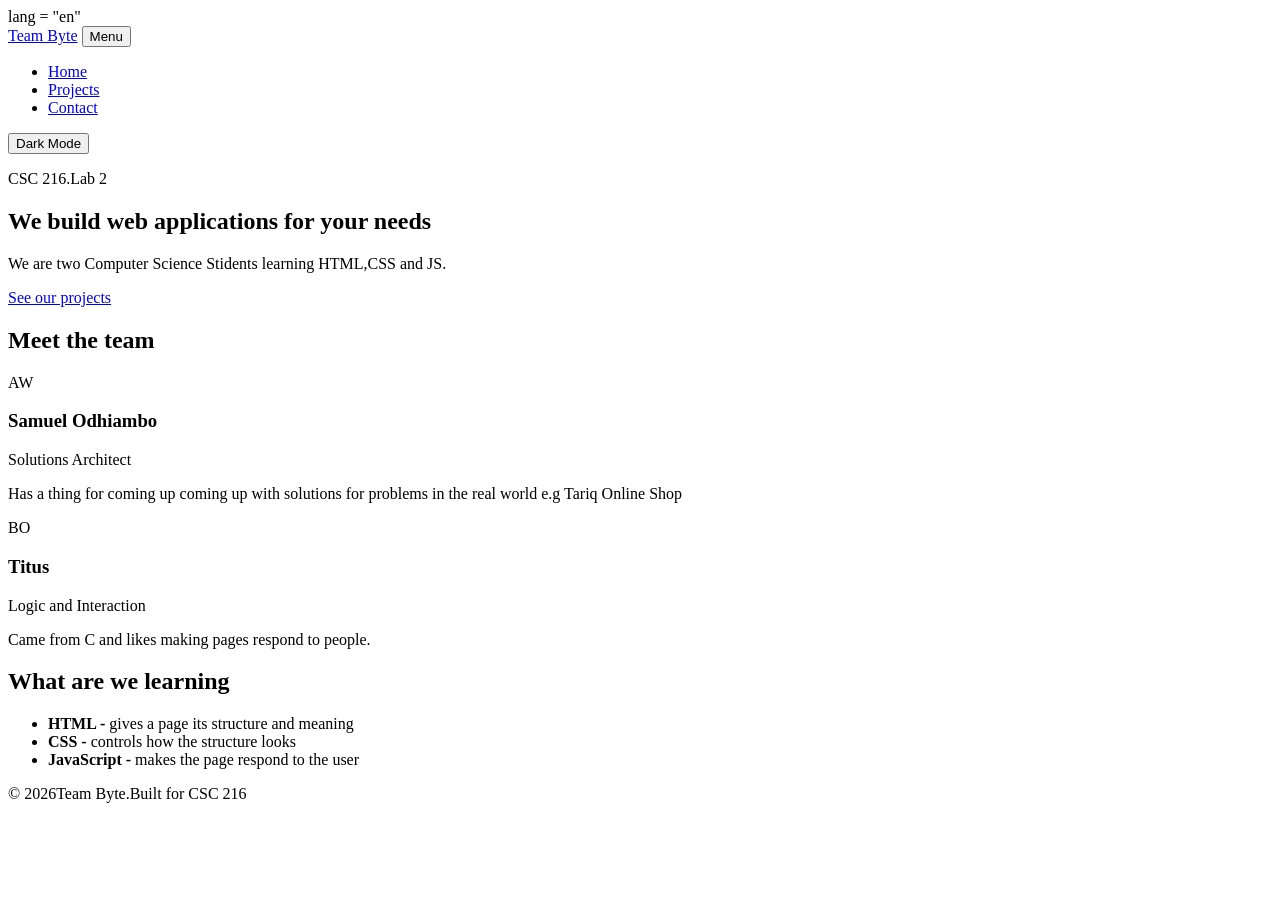
==== index.html @ 0e19fb51 "Successfully created the home page structure Co-authored by Samuel Odhiambo" ====
<!DOCTYPE html>
<html>
    lang = "en"
    <head>
        <meta charset="UTF-8">
        <meta name="viewport" content="width=device-width, initial-scale=1.0">
        <meta name="description" content="Team Byte : a CSC 216 web development pair.">
        <title>Home | Team Byte</title>
        <link rel="stylesheet" href="css/styles.css">
        <script>
            src="js/script.js";defer
        </script>
    </head>
    <body>
        <a class="skip-link" href="css/styles.css"></a>
        <header class="site-header">
            <div class="container header-inner">
                <a class="logo" href="index.html">Team Byte</a>
                <button class="nav-toggle" type="button" aria-expanded="false" aria-controls="site-nav">Menu</button>
                <nav id="site-nav" class="site-nav" aria-label="Main">
                    <ul>
                        <li>
                            <a href="index.html" aria-current="page">Home</a>
                        </li>
                        <li>
                            <a href="projects.html">Projects</a>
                        </li>
                        <li>
                            <a href="contact.html">Contact</a>
                        </li>
                    </ul>
                </nav>
                <button class="theme-toggle" type="button" aria-pressed="false">Dark Mode</button>
            </div>
        </header>

        <main id="main">
            <section class="hero">
                <div class="container">
                    <p class="eyebrow">CSC 216.Lab 2</p>
                    <h1>We build web applications for your needs</h1>
                    <p class="lead">We are two Computer Science Stidents 
                        learning HTML,CSS and JS.
                    </p>
                    <a class="button" href="projects.html">See our projects</a>
                </div>
            </section>

            <section class="container-section" aria-labelledby="team-heading">
                <h2 id="team-heading">Meet the team</h2>
                <div class="team-grid">
                    <article class="card">
                        <div class="avatar" aria-hidden="true">AW</div>
                        <h3>Samuel Odhiambo</h3>
                        <p class="role">Solutions Architect</p>
                        <p>Has a thing for coming up 
                            coming up with solutions for problems in the real world e.g Tariq Online Shop
                        </p>
                    </article>
                    <article class="card">
                        <div class="avatar" aria-hidden="true">BO</div>
                        <h3>Titus</h3>
                        <p class="role">Logic and Interaction</p>
                        <p>Came from C and likes making pages respond to people.</p>
                    </article>
                </div>
            </section>

            <section class="container-section" aria-labelledby="learning-heading">
                <h2 id="learning-heading">What are we learning</h2>
                <ul class="skill-list">
                    <li><strong>HTML - </strong>gives a page its structure and meaning</li>
                    <li><strong>CSS - </strong>controls how the structure looks</li>
                    <li><strong>JavaScript - </strong>makes the page respond to the user</li>
                </ul>
            </section>
        </main>

        <footer class="site-footer">
            <div class="container">
                <p>© <span id="year">2026</span>Team Byte.Built for CSC 216</p>
            </div>
        </footer>
    </body>
</html>
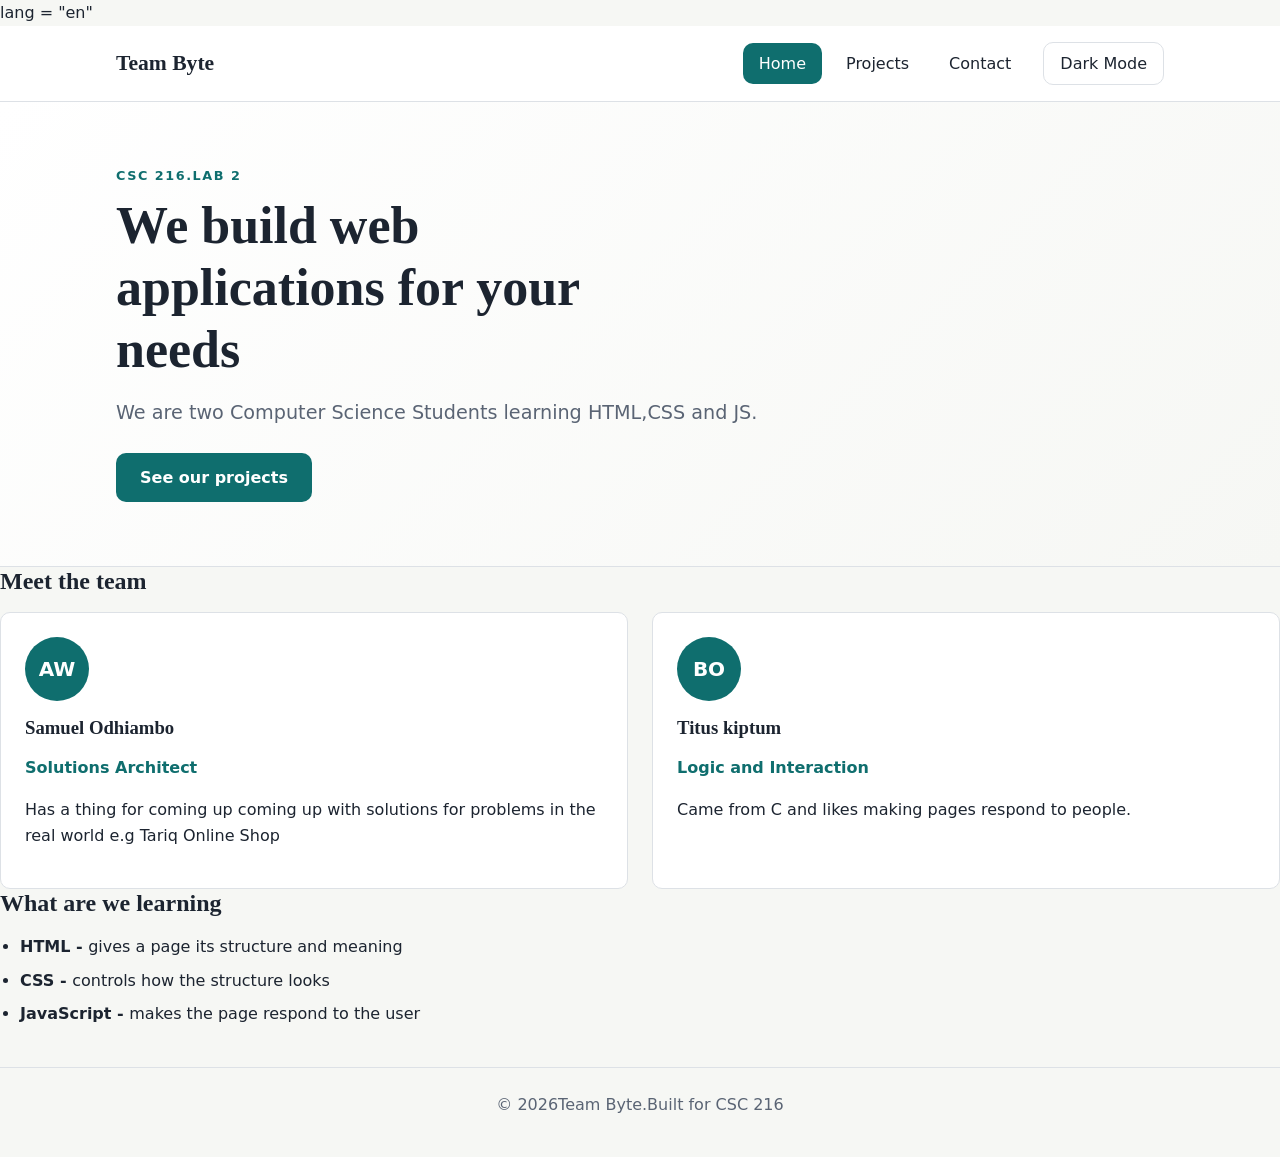
==== commit ae48e8b7: "git add . git commit -m"Added 2 more pages" -m "Co-authored by samwuel odhiambo" git push" ====
--- a/index.html
+++ b/index.html
@@ -39,7 +39,7 @@
                 <div class="container">
                     <p class="eyebrow">CSC 216.Lab 2</p>
                     <h1>We build web applications for your needs</h1>
-                    <p class="lead">We are two Computer Science Stidents 
+                    <p class="lead">We are two Computer Science Students 
                         learning HTML,CSS and JS.
                     </p>
                     <a class="button" href="projects.html">See our projects</a>
@@ -59,7 +59,7 @@
                     </article>
                     <article class="card">
                         <div class="avatar" aria-hidden="true">BO</div>
-                        <h3>Titus</h3>
+                        <h3>Titus kiptum</h3>
                         <p class="role">Logic and Interaction</p>
                         <p>Came from C and likes making pages respond to people.</p>
                     </article>
--- a/css/styles.css
+++ b/css/styles.css
@@ -0,0 +1,413 @@
+/* =====================================================
+	 Team website stylesheet (CSC 216, Lab 2)
+	 One file styles every page on the site.
+	 ===================================================== */
+
+/* ---------- 1. Design tokens ---------- */
+:root {
+	--color-bg: #f6f7f4;
+	--color-surface: #ffffff;
+	--color-text: #1c2430;
+	--color-muted: #5a6474;
+	--color-primary: #0f6e6e;
+	--color-primary-dark: #0a5050;
+	--color-on-primary: #ffffff;
+	--color-border: #dde1e6;
+	--color-error: #b3261e;
+	--color-success: #1e7b3a;
+	--font-body: system-ui, -apple-system, "Segoe UI", Roboto, Arial, sans-serif;
+	--font-heading: Georgia, "Times New Roman", serif;
+	--space-1: 0.5rem;
+	--space-2: 1rem;
+	--space-3: 1.5rem;
+	--space-4: 2.5rem;
+	--space-5: 4rem;
+	--radius: 10px;
+	--max-width: 1080px;
+}
+
+body.dark {
+	--color-bg: #11161d;
+	--color-surface: #1a212b;
+	--color-text: #e7ebf0;
+	--color-muted: #a2abb9;
+	--color-primary: #4fc1c1;
+	--color-primary-dark: #83d8d8;
+	--color-on-primary: #0b1f1f;
+	--color-border: #2b3340;
+	--color-error: #ff8a80;
+	--color-success: #7ddc97;
+	color-scheme: dark;
+}
+
+/* ---------- 2. Base and reset ---------- */
+*, *::before, *::after {
+	box-sizing: border-box;
+}
+
+body {
+	margin: 0;
+	font-family: var(--font-body);
+	font-size: 1rem;
+	line-height: 1.6;
+	color: var(--color-text);
+	background-color: var(--color-bg);
+	transition: background-color 0.3s ease, color 0.3s ease;
+}
+
+h1, h2, h3 {
+	font-family: var(--font-heading);
+	line-height: 1.2;
+	margin: 0 0 var(--space-2);
+}
+
+p {
+	margin: 0 0 var(--space-2);
+}
+
+a {
+	color: var(--color-primary);
+}
+
+a:hover {
+	color: var(--color-primary-dark);
+}
+
+img {
+	max-width: 100%;
+	display: block;
+}
+
+:focus-visible {
+	outline: 3px solid var(--color-primary);
+	outline-offset: 3px;
+}
+
+/* ---------- 3. Layout helpers ---------- */
+.container {
+	width: 100%;
+	max-width: var(--max-width);
+	margin-inline: auto;
+	padding-inline: var(--space-2);
+}
+
+.section {
+	padding-block: var(--space-4);
+}
+
+.skip-link {
+	position: absolute;
+	top: -4rem;
+	left: var(--space-2);
+	z-index: 100;
+	padding: var(--space-1) var(--space-2);
+	border-radius: var(--radius);
+	background-color: var(--color-primary);
+	color: var(--color-on-primary);
+}
+
+.skip-link:focus {
+	top: var(--space-2);
+}
+
+/* ---------- 4. Header and navigation ---------- */
+.site-header {
+	position: sticky;
+	top: 0;
+	z-index: 10;
+	background-color: var(--color-surface);
+	border-bottom: 1px solid var(--color-border);
+}
+
+.header-inner {
+	display: flex;
+	flex-wrap: wrap;
+	align-items: center;
+	gap: var(--space-2);
+	padding-block: var(--space-2);
+}
+
+.logo {
+	margin-right: auto;
+	font-family: var(--font-heading);
+	font-size: 1.35rem;
+	font-weight: 700;
+	color: var(--color-text);
+	text-decoration: none;
+}
+
+.site-nav ul {
+	display: flex;
+	gap: var(--space-1);
+	margin: 0;
+	padding: 0;
+	list-style: none;
+}
+
+.site-nav a {
+	display: block;
+	padding: var(--space-1) var(--space-2);
+	border-radius: var(--radius);
+	color: var(--color-text);
+	font-weight: 500;
+	text-decoration: none;
+}
+
+.site-nav a:hover {
+	background-color: var(--color-bg);
+}
+
+.site-nav a[aria-current="page"] {
+	background-color: var(--color-primary);
+	color: var(--color-on-primary);
+}
+
+.nav-toggle,
+.theme-toggle {
+	padding: var(--space-1) var(--space-2);
+	border: 1px solid var(--color-border);
+	border-radius: var(--radius);
+	background-color: transparent;
+	color: var(--color-text);
+	font: inherit;
+	cursor: pointer;
+}
+
+.theme-toggle[aria-pressed="true"] {
+	border-color: var(--color-primary);
+	color: var(--color-primary);
+}
+
+.nav-toggle {
+	display: none;
+}
+
+/* ---------- 5. Buttons and hero ---------- */
+.button {
+	display: inline-block;
+	padding: 0.75rem 1.5rem;
+	border: none;
+	border-radius: var(--radius);
+	background-color: var(--color-primary);
+	color: var(--color-on-primary);
+	font: inherit;
+	font-weight: 600;
+	text-decoration: none;
+	cursor: pointer;
+	transition: background-color 0.2s ease, transform 0.2s ease;
+}
+
+.button:hover {
+	background-color: var(--color-primary-dark);
+	color: var(--color-on-primary);
+	transform: translateY(-2px);
+}
+
+.hero {
+	padding-block: var(--space-5);
+	background: linear-gradient(135deg, var(--color-surface), var(--color-bg));
+	border-bottom: 1px solid var(--color-border);
+}
+
+.hero h1 {
+	max-width: 18ch;
+	font-size: clamp(2rem, 5vw, 3.25rem);
+}
+
+.eyebrow {
+	margin-bottom: var(--space-1);
+	color: var(--color-primary);
+	font-size: 0.8rem;
+	font-weight: 700;
+	letter-spacing: 0.12em;
+	text-transform: uppercase;
+}
+
+.lead {
+	max-width: 55ch;
+	margin-bottom: var(--space-3);
+	color: var(--color-muted);
+	font-size: 1.2rem;
+}
+
+.page-header {
+	padding-block: var(--space-4) var(--space-2);
+}
+
+/* ---------- 6. Cards and grids ---------- */
+.team-grid,
+.project-grid {
+	display: grid;
+	grid-template-columns: repeat(auto-fit, minmax(260px, 1fr));
+	gap: var(--space-3);
+}
+
+.card {
+	padding: var(--space-3);
+	border: 1px solid var(--color-border);
+	border-radius: var(--radius);
+	background-color: var(--color-surface);
+}
+
+.avatar {
+	display: grid;
+	place-items: center;
+	width: 64px;
+	height: 64px;
+	margin-bottom: var(--space-2);
+	border-radius: 50%;
+	background-color: var(--color-primary);
+	color: var(--color-on-primary);
+	font-size: 1.25rem;
+	font-weight: 700;
+}
+
+.role {
+	color: var(--color-primary);
+	font-weight: 600;
+}
+
+.skill-list {
+	padding-left: 1.25rem;
+}
+
+.skill-list li {
+	margin-bottom: var(--space-1);
+}
+
+/* ---------- 7. Projects page ---------- */
+.filters {
+	display: flex;
+	flex-wrap: wrap;
+	gap: var(--space-1);
+	margin-bottom: var(--space-2);
+}
+
+.filter-btn {
+	padding: 0.4rem 1rem;
+	border: 1px solid var(--color-border);
+	border-radius: 999px;
+	background-color: var(--color-surface);
+	color: var(--color-text);
+	font: inherit;
+	cursor: pointer;
+}
+
+.filter-btn[aria-pressed="true"] {
+	border-color: var(--color-primary);
+	background-color: var(--color-primary);
+	color: var(--color-on-primary);
+}
+
+.project-count {
+	color: var(--color-muted);
+}
+
+.tag {
+	display: inline-block;
+	margin-bottom: var(--space-1);
+	color: var(--color-primary);
+	font-size: 0.75rem;
+	font-weight: 700;
+	letter-spacing: 0.06em;
+	text-transform: uppercase;
+}
+
+/* ---------- 8. Contact form ---------- */
+.contact-form {
+	max-width: 560px;
+	padding-bottom: var(--space-4);
+}
+
+.field {
+	margin-bottom: var(--space-3);
+}
+
+label {
+	display: block;
+	margin-bottom: 0.35rem;
+	font-weight: 600;
+}
+
+input,
+select,
+textarea {
+	width: 100%;
+	padding: 0.65rem 0.8rem;
+	border: 1px solid var(--color-border);
+	border-radius: var(--radius);
+	background-color: var(--color-surface);
+	color: var(--color-text);
+	font: inherit;
+}
+
+input:focus,
+select:focus,
+textarea:focus {
+	border-color: var(--color-primary);
+}
+
+input[aria-invalid="true"],
+textarea[aria-invalid="true"] {
+	border-color: var(--color-error);
+}
+
+.hint,
+.error {
+	margin: 0.35rem 0 0;
+	font-size: 0.9rem;
+}
+
+.hint {
+	color: var(--color-muted);
+}
+
+.error {
+	min-height: 1.4em;
+	color: var(--color-error);
+}
+
+.form-status {
+	margin-top: var(--space-2);
+	color: var(--color-success);
+	font-weight: 600;
+}
+
+/* ---------- 9. Footer ---------- */
+.site-footer {
+	margin-top: var(--space-4);
+	padding-block: var(--space-3);
+	border-top: 1px solid var(--color-border);
+	color: var(--color-muted);
+	text-align: center;
+}
+
+/* ---------- 10. Small screens ---------- */
+@media (max-width: 700px) {
+	.nav-toggle {
+		display: inline-block;
+	}
+	.site-nav {
+		display: none;
+		order: 3;
+		width: 100%;
+	}
+	.site-nav.open {
+		display: block;
+	}
+	.site-nav ul {
+		flex-direction: column;
+	}
+	.section {
+		padding-block: var(--space-3);
+	}
+}
+
+/* ---------- 11. Respect reduced-motion preferences ---------- */
+@media (prefers-reduced-motion: reduce) {
+	*,
+	*::before,
+	*::after {
+		transition: none !important;
+	}
+}
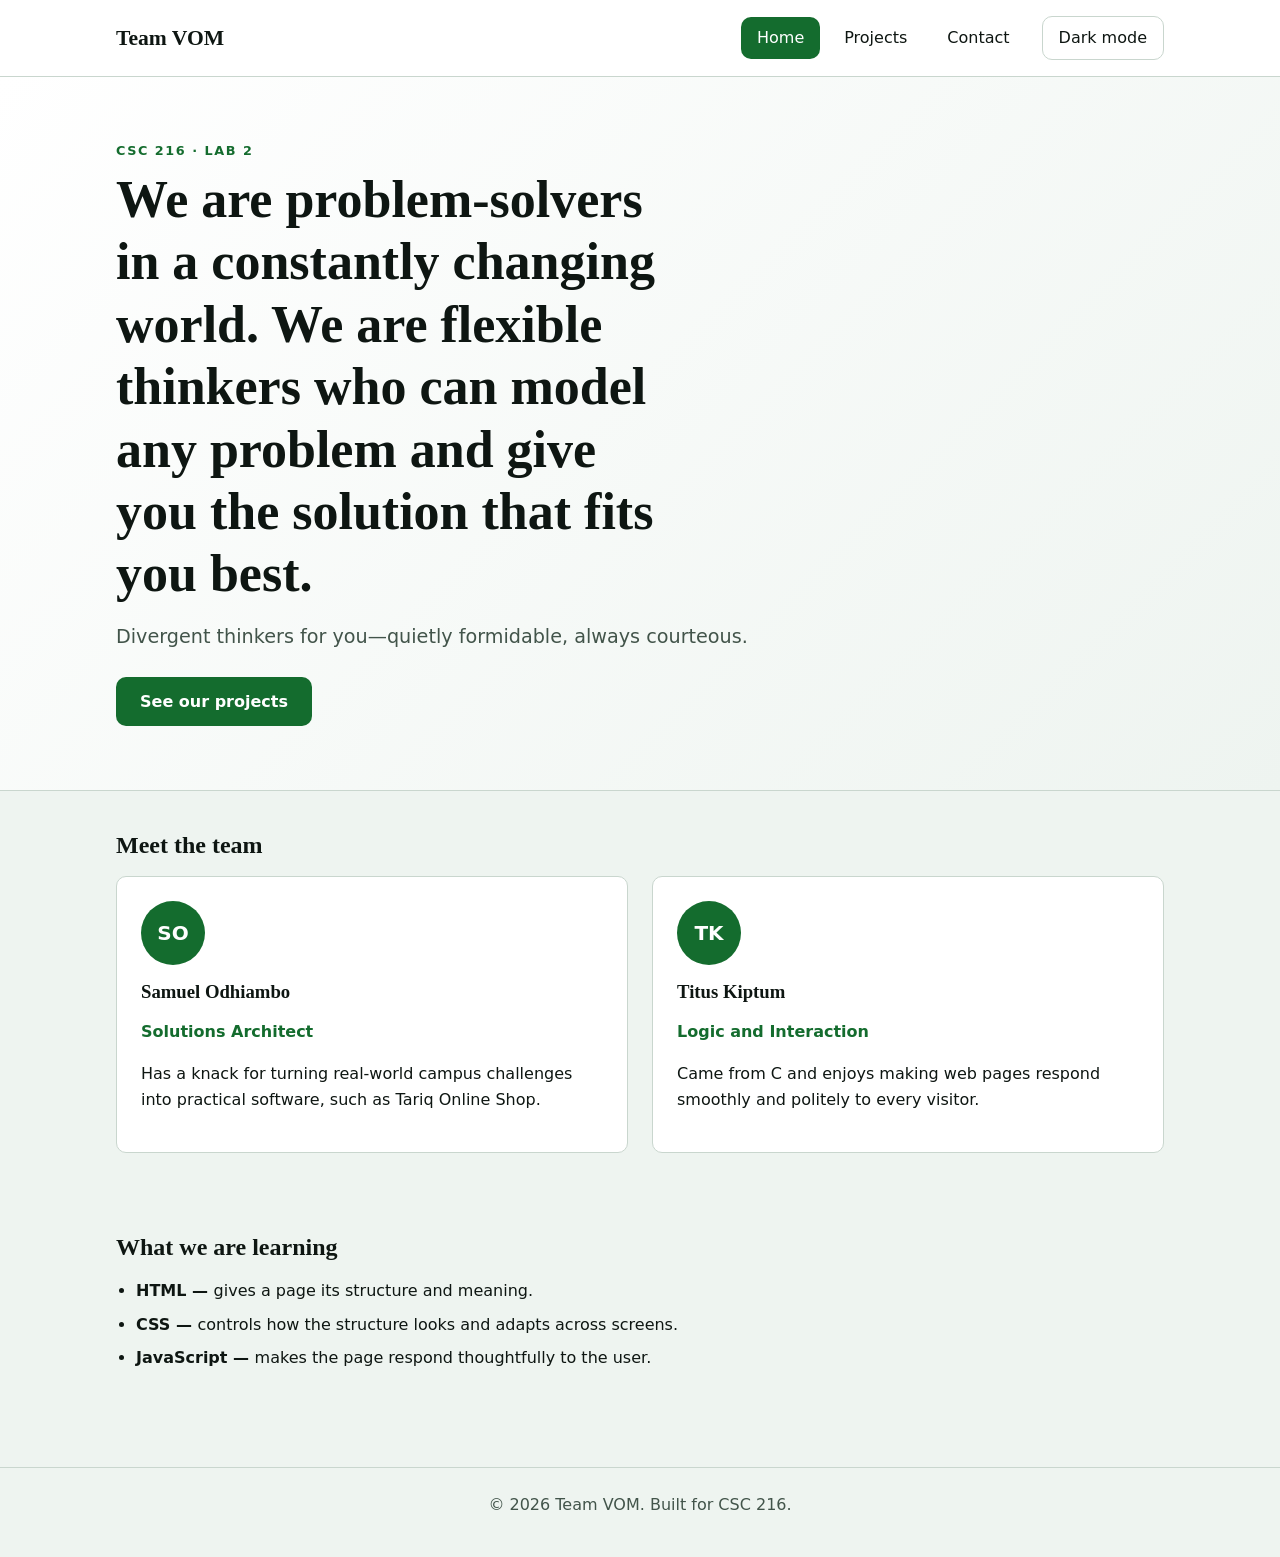
==== commit d392d0be: "This is our final webpage and we believe in it😂 Co-authored by Titus Kiptum" ====
--- a/index.html
+++ b/index.html
@@ -1,85 +1,77 @@
 <!DOCTYPE html>
-<html>
-    lang = "en"
-    <head>
-        <meta charset="UTF-8">
-        <meta name="viewport" content="width=device-width, initial-scale=1.0">
-        <meta name="description" content="Team Byte : a CSC 216 web development pair.">
-        <title>Home | Team Byte</title>
-        <link rel="stylesheet" href="css/styles.css">
-        <script>
-            src="js/script.js";defer
-        </script>
-    </head>
-    <body>
-        <a class="skip-link" href="css/styles.css"></a>
-        <header class="site-header">
-            <div class="container header-inner">
-                <a class="logo" href="index.html">Team Byte</a>
-                <button class="nav-toggle" type="button" aria-expanded="false" aria-controls="site-nav">Menu</button>
-                <nav id="site-nav" class="site-nav" aria-label="Main">
-                    <ul>
-                        <li>
-                            <a href="index.html" aria-current="page">Home</a>
-                        </li>
-                        <li>
-                            <a href="projects.html">Projects</a>
-                        </li>
-                        <li>
-                            <a href="contact.html">Contact</a>
-                        </li>
-                    </ul>
-                </nav>
-                <button class="theme-toggle" type="button" aria-pressed="false">Dark Mode</button>
-            </div>
-        </header>
+<html lang="en">
+<head>
+  <meta charset="UTF-8">
+  <meta name="viewport" content="width=device-width, initial-scale=1.0">
+  <meta name="description" content="Team VOM: a polite, adaptable CSC 216 web development pair.">
+  <title>Home | Team VOM</title>
+  <link rel="stylesheet" href="css/styles.css">
+  <script src="js/script.js" defer></script>
+</head>
+<body>
+  <a class="skip-link" href="#main">Skip to main content</a>
 
-        <main id="main">
-            <section class="hero">
-                <div class="container">
-                    <p class="eyebrow">CSC 216.Lab 2</p>
-                    <h1>We build web applications for your needs</h1>
-                    <p class="lead">We are two Computer Science Students 
-                        learning HTML,CSS and JS.
-                    </p>
-                    <a class="button" href="projects.html">See our projects</a>
-                </div>
-            </section>
+  <header class="site-header">
+    <div class="container header-inner">
+      <a class="logo" href="index.html">Team VOM</a>
+      <button class="nav-toggle" type="button" aria-expanded="false" aria-controls="site-nav">Menu</button>
+      <nav id="site-nav" class="site-nav" aria-label="Main">
+        <ul>
+          <li><a href="index.html" aria-current="page">Home</a></li>
+          <li><a href="projects.html">Projects</a></li>
+          <li><a href="contact.html">Contact</a></li>
+        </ul>
+      </nav>
+      <button class="theme-toggle" type="button" aria-pressed="false">Dark mode</button>
+    </div>
+  </header>
 
-            <section class="container-section" aria-labelledby="team-heading">
-                <h2 id="team-heading">Meet the team</h2>
-                <div class="team-grid">
-                    <article class="card">
-                        <div class="avatar" aria-hidden="true">AW</div>
-                        <h3>Samuel Odhiambo</h3>
-                        <p class="role">Solutions Architect</p>
-                        <p>Has a thing for coming up 
-                            coming up with solutions for problems in the real world e.g Tariq Online Shop
-                        </p>
-                    </article>
-                    <article class="card">
-                        <div class="avatar" aria-hidden="true">BO</div>
-                        <h3>Titus kiptum</h3>
-                        <p class="role">Logic and Interaction</p>
-                        <p>Came from C and likes making pages respond to people.</p>
-                    </article>
-                </div>
-            </section>
+  <main id="main">
+    <section class="hero">
+      <div class="container">
+        <p class="eyebrow">CSC 216 · Lab 2</p>
+        <h1>We are problem-solvers in a constantly changing world. We are flexible thinkers who can model any problem and give you the solution that fits you best.</h1>
+        <p class="lead">Divergent thinkers for you—quietly formidable, always courteous.</p>
+        <a class="button" href="projects.html">See our projects</a>
+      </div>
+    </section>
 
-            <section class="container-section" aria-labelledby="learning-heading">
-                <h2 id="learning-heading">What are we learning</h2>
-                <ul class="skill-list">
-                    <li><strong>HTML - </strong>gives a page its structure and meaning</li>
-                    <li><strong>CSS - </strong>controls how the structure looks</li>
-                    <li><strong>JavaScript - </strong>makes the page respond to the user</li>
-                </ul>
-            </section>
-        </main>
+    <section class="section" aria-labelledby="team-heading">
+      <div class="container">
+        <h2 id="team-heading">Meet the team</h2>
+        <div class="team-grid">
+          <article class="card">
+            <div class="avatar" aria-hidden="true">SO</div>
+            <h3>Samuel Odhiambo</h3>
+            <p class="role">Solutions Architect</p>
+            <p>Has a knack for turning real-world campus challenges into practical software, such as Tariq Online Shop.</p>
+          </article>
+          <article class="card">
+            <div class="avatar" aria-hidden="true">TK</div>
+            <h3>Titus Kiptum</h3>
+            <p class="role">Logic and Interaction</p>
+            <p>Came from C and enjoys making web pages respond smoothly and politely to every visitor.</p>
+          </article>
+        </div>
+      </div>
+    </section>
 
-        <footer class="site-footer">
-            <div class="container">
-                <p>© <span id="year">2026</span>Team Byte.Built for CSC 216</p>
-            </div>
-        </footer>
-    </body>
+    <section class="section" aria-labelledby="learning-heading">
+      <div class="container">
+        <h2 id="learning-heading">What we are learning</h2>
+        <ul class="skill-list">
+          <li><strong>HTML — </strong>gives a page its structure and meaning.</li>
+          <li><strong>CSS — </strong>controls how the structure looks and adapts across screens.</li>
+          <li><strong>JavaScript — </strong>makes the page respond thoughtfully to the user.</li>
+        </ul>
+      </div>
+    </section>
+  </main>
+
+  <footer class="site-footer">
+    <div class="container">
+      <p>&copy; <span id="year">2026</span> Team VOM. Built for CSC 216.</p>
+    </div>
+  </footer>
+</body>
 </html>
--- a/css/styles.css
+++ b/css/styles.css
@@ -1,413 +1,414 @@
 /* =====================================================
-	 Team website stylesheet (CSC 216, Lab 2)
-	 One file styles every page on the site.
-	 ===================================================== */
+   Team website stylesheet (CSC 216, Lab 2)
+   One file styles every page on the site.
+   Vibe: Eerie Pluto-inspired shadows & neon greens, kept polite and accessible.
+   ===================================================== */
 
 /* ---------- 1. Design tokens ---------- */
 :root {
-	--color-bg: #f6f7f4;
-	--color-surface: #ffffff;
-	--color-text: #1c2430;
-	--color-muted: #5a6474;
-	--color-primary: #0f6e6e;
-	--color-primary-dark: #0a5050;
-	--color-on-primary: #ffffff;
-	--color-border: #dde1e6;
-	--color-error: #b3261e;
-	--color-success: #1e7b3a;
-	--font-body: system-ui, -apple-system, "Segoe UI", Roboto, Arial, sans-serif;
-	--font-heading: Georgia, "Times New Roman", serif;
-	--space-1: 0.5rem;
-	--space-2: 1rem;
-	--space-3: 1.5rem;
-	--space-4: 2.5rem;
-	--space-5: 4rem;
-	--radius: 10px;
-	--max-width: 1080px;
+  --color-bg: #eef4f0;
+  --color-surface: #ffffff;
+  --color-text: #0e1612;
+  --color-muted: #42544a;
+  --color-primary: #146c2e;
+  --color-primary-dark: #0c471e;
+  --color-on-primary: #ffffff;
+  --color-border: #c9d6ce;
+  --color-error: #a61b1b;
+  --color-success: #146c2e;
+  --font-body: system-ui, -apple-system, "Segoe UI", Roboto, Arial, sans-serif;
+  --font-heading: Georgia, "Times New Roman", serif;
+  --space-1: 0.5rem;
+  --space-2: 1rem;
+  --space-3: 1.5rem;
+  --space-4: 2.5rem;
+  --space-5: 4rem;
+  --radius: 10px;
+  --max-width: 1080px;
 }
 
 body.dark {
-	--color-bg: #11161d;
-	--color-surface: #1a212b;
-	--color-text: #e7ebf0;
-	--color-muted: #a2abb9;
-	--color-primary: #4fc1c1;
-	--color-primary-dark: #83d8d8;
-	--color-on-primary: #0b1f1f;
-	--color-border: #2b3340;
-	--color-error: #ff8a80;
-	--color-success: #7ddc97;
-	color-scheme: dark;
+  --color-bg: #070b09;
+  --color-surface: #0f1713;
+  --color-text: #e7f3ec;
+  --color-muted: #9eb3a7;
+  --color-primary: #47dc76;
+  --color-primary-dark: #7ef0a1;
+  --color-on-primary: #06130a;
+  --color-border: #203027;
+  --color-error: #ff8a80;
+  --color-success: #47dc76;
+  color-scheme: dark;
 }
 
 /* ---------- 2. Base and reset ---------- */
 *, *::before, *::after {
-	box-sizing: border-box;
+  box-sizing: border-box;
 }
 
 body {
-	margin: 0;
-	font-family: var(--font-body);
-	font-size: 1rem;
-	line-height: 1.6;
-	color: var(--color-text);
-	background-color: var(--color-bg);
-	transition: background-color 0.3s ease, color 0.3s ease;
+  margin: 0;
+  font-family: var(--font-body);
+  font-size: 1rem;
+  line-height: 1.6;
+  color: var(--color-text);
+  background-color: var(--color-bg);
+  transition: background-color 0.3s ease, color 0.3s ease;
 }
 
 h1, h2, h3 {
-	font-family: var(--font-heading);
-	line-height: 1.2;
-	margin: 0 0 var(--space-2);
+  font-family: var(--font-heading);
+  line-height: 1.2;
+  margin: 0 0 var(--space-2);
 }
 
 p {
-	margin: 0 0 var(--space-2);
+  margin: 0 0 var(--space-2);
 }
 
 a {
-	color: var(--color-primary);
+  color: var(--color-primary);
 }
 
 a:hover {
-	color: var(--color-primary-dark);
+  color: var(--color-primary-dark);
 }
 
 img {
-	max-width: 100%;
-	display: block;
+  max-width: 100%;
+  display: block;
 }
 
 :focus-visible {
-	outline: 3px solid var(--color-primary);
-	outline-offset: 3px;
+  outline: 3px solid var(--color-primary);
+  outline-offset: 3px;
 }
 
 /* ---------- 3. Layout helpers ---------- */
 .container {
-	width: 100%;
-	max-width: var(--max-width);
-	margin-inline: auto;
-	padding-inline: var(--space-2);
+  width: 100%;
+  max-width: var(--max-width);
+  margin-inline: auto;
+  padding-inline: var(--space-2);
 }
 
 .section {
-	padding-block: var(--space-4);
+  padding-block: var(--space-4);
 }
 
 .skip-link {
-	position: absolute;
-	top: -4rem;
-	left: var(--space-2);
-	z-index: 100;
-	padding: var(--space-1) var(--space-2);
-	border-radius: var(--radius);
-	background-color: var(--color-primary);
-	color: var(--color-on-primary);
+  position: absolute;
+  top: -4rem;
+  left: var(--space-2);
+  z-index: 100;
+  padding: var(--space-1) var(--space-2);
+  border-radius: var(--radius);
+  background-color: var(--color-primary);
+  color: var(--color-on-primary);
 }
 
 .skip-link:focus {
-	top: var(--space-2);
+  top: var(--space-2);
 }
 
 /* ---------- 4. Header and navigation ---------- */
 .site-header {
-	position: sticky;
-	top: 0;
-	z-index: 10;
-	background-color: var(--color-surface);
-	border-bottom: 1px solid var(--color-border);
+  position: sticky;
+  top: 0;
+  z-index: 10;
+  background-color: var(--color-surface);
+  border-bottom: 1px solid var(--color-border);
 }
 
 .header-inner {
-	display: flex;
-	flex-wrap: wrap;
-	align-items: center;
-	gap: var(--space-2);
-	padding-block: var(--space-2);
+  display: flex;
+  flex-wrap: wrap;
+  align-items: center;
+  gap: var(--space-2);
+  padding-block: var(--space-2);
 }
 
 .logo {
-	margin-right: auto;
-	font-family: var(--font-heading);
-	font-size: 1.35rem;
-	font-weight: 700;
-	color: var(--color-text);
-	text-decoration: none;
+  margin-right: auto;
+  font-family: var(--font-heading);
+  font-size: 1.35rem;
+  font-weight: 700;
+  color: var(--color-text);
+  text-decoration: none;
 }
 
 .site-nav ul {
-	display: flex;
-	gap: var(--space-1);
-	margin: 0;
-	padding: 0;
-	list-style: none;
+  display: flex;
+  gap: var(--space-1);
+  margin: 0;
+  padding: 0;
+  list-style: none;
 }
 
 .site-nav a {
-	display: block;
-	padding: var(--space-1) var(--space-2);
-	border-radius: var(--radius);
-	color: var(--color-text);
-	font-weight: 500;
-	text-decoration: none;
+  display: block;
+  padding: var(--space-1) var(--space-2);
+  border-radius: var(--radius);
+  color: var(--color-text);
+  font-weight: 500;
+  text-decoration: none;
 }
 
 .site-nav a:hover {
-	background-color: var(--color-bg);
+  background-color: var(--color-bg);
 }
 
 .site-nav a[aria-current="page"] {
-	background-color: var(--color-primary);
-	color: var(--color-on-primary);
+  background-color: var(--color-primary);
+  color: var(--color-on-primary);
 }
 
 .nav-toggle,
 .theme-toggle {
-	padding: var(--space-1) var(--space-2);
-	border: 1px solid var(--color-border);
-	border-radius: var(--radius);
-	background-color: transparent;
-	color: var(--color-text);
-	font: inherit;
-	cursor: pointer;
+  padding: var(--space-1) var(--space-2);
+  border: 1px solid var(--color-border);
+  border-radius: var(--radius);
+  background-color: transparent;
+  color: var(--color-text);
+  font: inherit;
+  cursor: pointer;
 }
 
 .theme-toggle[aria-pressed="true"] {
-	border-color: var(--color-primary);
-	color: var(--color-primary);
+  border-color: var(--color-primary);
+  color: var(--color-primary);
 }
 
 .nav-toggle {
-	display: none;
+  display: none;
 }
 
 /* ---------- 5. Buttons and hero ---------- */
 .button {
-	display: inline-block;
-	padding: 0.75rem 1.5rem;
-	border: none;
-	border-radius: var(--radius);
-	background-color: var(--color-primary);
-	color: var(--color-on-primary);
-	font: inherit;
-	font-weight: 600;
-	text-decoration: none;
-	cursor: pointer;
-	transition: background-color 0.2s ease, transform 0.2s ease;
+  display: inline-block;
+  padding: 0.75rem 1.5rem;
+  border: none;
+  border-radius: var(--radius);
+  background-color: var(--color-primary);
+  color: var(--color-on-primary);
+  font: inherit;
+  font-weight: 600;
+  text-decoration: none;
+  cursor: pointer;
+  transition: background-color 0.2s ease, transform 0.2s ease;
 }
 
 .button:hover {
-	background-color: var(--color-primary-dark);
-	color: var(--color-on-primary);
-	transform: translateY(-2px);
+  background-color: var(--color-primary-dark);
+  color: var(--color-on-primary);
+  transform: translateY(-2px);
 }
 
 .hero {
-	padding-block: var(--space-5);
-	background: linear-gradient(135deg, var(--color-surface), var(--color-bg));
-	border-bottom: 1px solid var(--color-border);
+  padding-block: var(--space-5);
+  background: linear-gradient(135deg, var(--color-surface), var(--color-bg));
+  border-bottom: 1px solid var(--color-border);
 }
 
 .hero h1 {
-	max-width: 18ch;
-	font-size: clamp(2rem, 5vw, 3.25rem);
+  max-width: 22ch;
+  font-size: clamp(2rem, 5vw, 3.25rem);
 }
 
 .eyebrow {
-	margin-bottom: var(--space-1);
-	color: var(--color-primary);
-	font-size: 0.8rem;
-	font-weight: 700;
-	letter-spacing: 0.12em;
-	text-transform: uppercase;
+  margin-bottom: var(--space-1);
+  color: var(--color-primary);
+  font-size: 0.8rem;
+  font-weight: 700;
+  letter-spacing: 0.12em;
+  text-transform: uppercase;
 }
 
 .lead {
-	max-width: 55ch;
-	margin-bottom: var(--space-3);
-	color: var(--color-muted);
-	font-size: 1.2rem;
+  max-width: 55ch;
+  margin-bottom: var(--space-3);
+  color: var(--color-muted);
+  font-size: 1.2rem;
 }
 
 .page-header {
-	padding-block: var(--space-4) var(--space-2);
+  padding-block: var(--space-4) var(--space-2);
 }
 
 /* ---------- 6. Cards and grids ---------- */
 .team-grid,
 .project-grid {
-	display: grid;
-	grid-template-columns: repeat(auto-fit, minmax(260px, 1fr));
-	gap: var(--space-3);
+  display: grid;
+  grid-template-columns: repeat(auto-fit, minmax(260px, 1fr));
+  gap: var(--space-3);
 }
 
 .card {
-	padding: var(--space-3);
-	border: 1px solid var(--color-border);
-	border-radius: var(--radius);
-	background-color: var(--color-surface);
+  padding: var(--space-3);
+  border: 1px solid var(--color-border);
+  border-radius: var(--radius);
+  background-color: var(--color-surface);
 }
 
 .avatar {
-	display: grid;
-	place-items: center;
-	width: 64px;
-	height: 64px;
-	margin-bottom: var(--space-2);
-	border-radius: 50%;
-	background-color: var(--color-primary);
-	color: var(--color-on-primary);
-	font-size: 1.25rem;
-	font-weight: 700;
+  display: grid;
+  place-items: center;
+  width: 64px;
+  height: 64px;
+  margin-bottom: var(--space-2);
+  border-radius: 50%;
+  background-color: var(--color-primary);
+  color: var(--color-on-primary);
+  font-size: 1.25rem;
+  font-weight: 700;
 }
 
 .role {
-	color: var(--color-primary);
-	font-weight: 600;
+  color: var(--color-primary);
+  font-weight: 600;
 }
 
 .skill-list {
-	padding-left: 1.25rem;
+  padding-left: 1.25rem;
 }
 
 .skill-list li {
-	margin-bottom: var(--space-1);
+  margin-bottom: var(--space-1);
 }
 
 /* ---------- 7. Projects page ---------- */
 .filters {
-	display: flex;
-	flex-wrap: wrap;
-	gap: var(--space-1);
-	margin-bottom: var(--space-2);
+  display: flex;
+  flex-wrap: wrap;
+  gap: var(--space-1);
+  margin-bottom: var(--space-2);
 }
 
 .filter-btn {
-	padding: 0.4rem 1rem;
-	border: 1px solid var(--color-border);
-	border-radius: 999px;
-	background-color: var(--color-surface);
-	color: var(--color-text);
-	font: inherit;
-	cursor: pointer;
+  padding: 0.4rem 1rem;
+  border: 1px solid var(--color-border);
+  border-radius: 999px;
+  background-color: var(--color-surface);
+  color: var(--color-text);
+  font: inherit;
+  cursor: pointer;
 }
 
 .filter-btn[aria-pressed="true"] {
-	border-color: var(--color-primary);
-	background-color: var(--color-primary);
-	color: var(--color-on-primary);
+  border-color: var(--color-primary);
+  background-color: var(--color-primary);
+  color: var(--color-on-primary);
 }
 
 .project-count {
-	color: var(--color-muted);
+  color: var(--color-muted);
 }
 
 .tag {
-	display: inline-block;
-	margin-bottom: var(--space-1);
-	color: var(--color-primary);
-	font-size: 0.75rem;
-	font-weight: 700;
-	letter-spacing: 0.06em;
-	text-transform: uppercase;
+  display: inline-block;
+  margin-bottom: var(--space-1);
+  color: var(--color-primary);
+  font-size: 0.75rem;
+  font-weight: 700;
+  letter-spacing: 0.06em;
+  text-transform: uppercase;
 }
 
 /* ---------- 8. Contact form ---------- */
 .contact-form {
-	max-width: 560px;
-	padding-bottom: var(--space-4);
+  max-width: 560px;
+  padding-bottom: var(--space-4);
 }
 
 .field {
-	margin-bottom: var(--space-3);
+  margin-bottom: var(--space-3);
 }
 
 label {
-	display: block;
-	margin-bottom: 0.35rem;
-	font-weight: 600;
+  display: block;
+  margin-bottom: 0.35rem;
+  font-weight: 600;
 }
 
 input,
 select,
 textarea {
-	width: 100%;
-	padding: 0.65rem 0.8rem;
-	border: 1px solid var(--color-border);
-	border-radius: var(--radius);
-	background-color: var(--color-surface);
-	color: var(--color-text);
-	font: inherit;
+  width: 100%;
+  padding: 0.65rem 0.8rem;
+  border: 1px solid var(--color-border);
+  border-radius: var(--radius);
+  background-color: var(--color-surface);
+  color: var(--color-text);
+  font: inherit;
 }
 
 input:focus,
 select:focus,
 textarea:focus {
-	border-color: var(--color-primary);
+  border-color: var(--color-primary);
 }
 
 input[aria-invalid="true"],
 textarea[aria-invalid="true"] {
-	border-color: var(--color-error);
+  border-color: var(--color-error);
 }
 
 .hint,
 .error {
-	margin: 0.35rem 0 0;
-	font-size: 0.9rem;
+  margin: 0.35rem 0 0;
+  font-size: 0.9rem;
 }
 
 .hint {
-	color: var(--color-muted);
+  color: var(--color-muted);
 }
 
 .error {
-	min-height: 1.4em;
-	color: var(--color-error);
+  min-height: 1.4em;
+  color: var(--color-error);
 }
 
 .form-status {
-	margin-top: var(--space-2);
-	color: var(--color-success);
-	font-weight: 600;
+  margin-top: var(--space-2);
+  color: var(--color-success);
+  font-weight: 600;
 }
 
 /* ---------- 9. Footer ---------- */
 .site-footer {
-	margin-top: var(--space-4);
-	padding-block: var(--space-3);
-	border-top: 1px solid var(--color-border);
-	color: var(--color-muted);
-	text-align: center;
+  margin-top: var(--space-4);
+  padding-block: var(--space-3);
+  border-top: 1px solid var(--color-border);
+  color: var(--color-muted);
+  text-align: center;
 }
 
 /* ---------- 10. Small screens ---------- */
 @media (max-width: 700px) {
-	.nav-toggle {
-		display: inline-block;
-	}
-	.site-nav {
-		display: none;
-		order: 3;
-		width: 100%;
-	}
-	.site-nav.open {
-		display: block;
-	}
-	.site-nav ul {
-		flex-direction: column;
-	}
-	.section {
-		padding-block: var(--space-3);
-	}
+  .nav-toggle {
+    display: inline-block;
+  }
+  .site-nav {
+    display: none;
+    order: 3;
+    width: 100%;
+  }
+  .site-nav.open {
+    display: block;
+  }
+  .site-nav ul {
+    flex-direction: column;
+  }
+  .section {
+    padding-block: var(--space-3);
+  }
 }
 
 /* ---------- 11. Respect reduced-motion preferences ---------- */
 @media (prefers-reduced-motion: reduce) {
-	*,
-	*::before,
-	*::after {
-		transition: none !important;
-	}
-}
+  *,
+  *::before,
+  *::after {
+    transition: none !important;
+  }
+}
